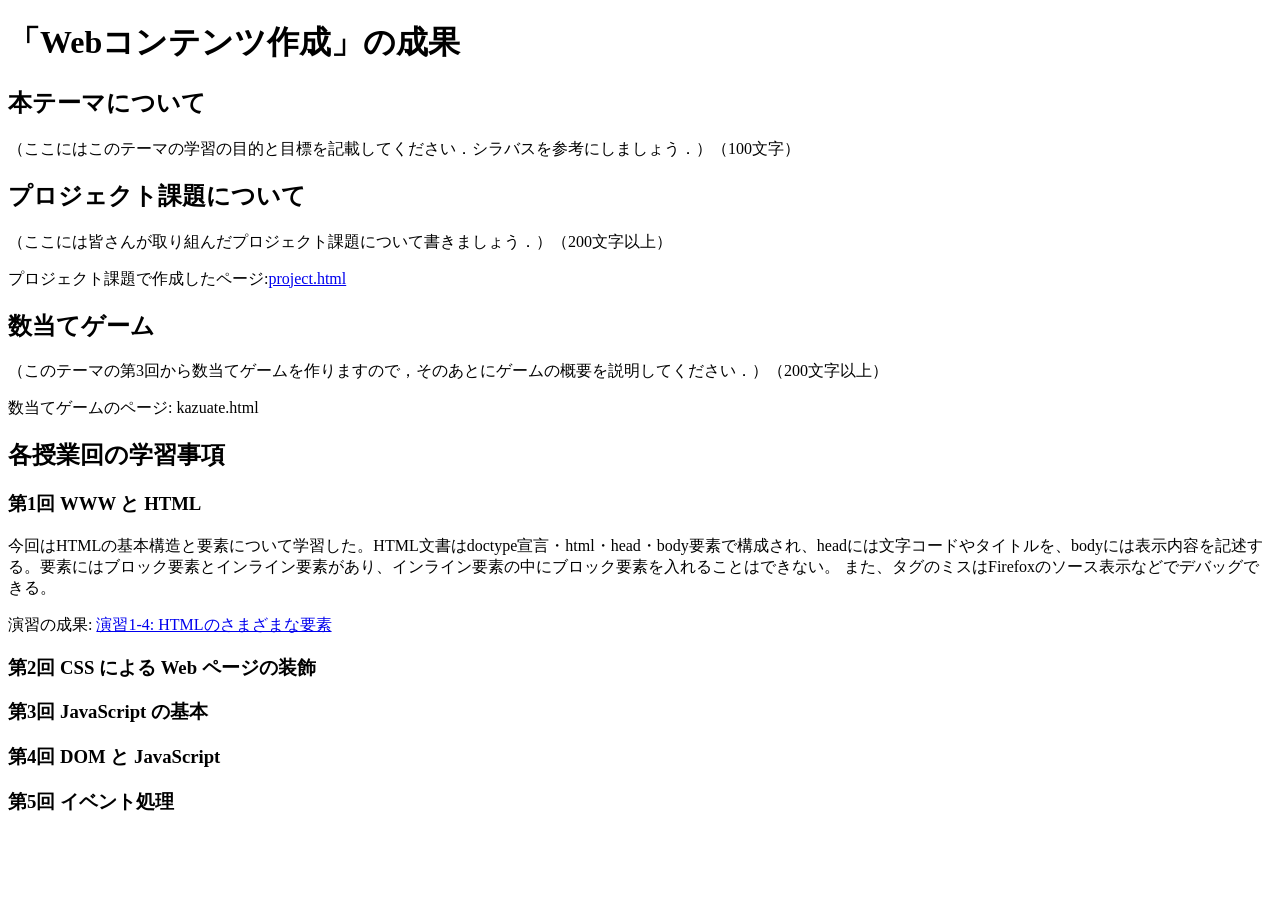
==== index.html @ c4ddfc6b "課題の作成" ====
<!DOCTYPE html>
<html>
  <head>
    <meta charset="utf-8">
    <title>「Webコンテンツ作成」の成果</title>
  </head>
  <body>
    <h1>「Webコンテンツ作成」の成果</h1>

    <h2>本テーマについて</h2>
    <p>（ここにはこのテーマの学習の目的と目標を記載してください．シラバスを参考にしましょう．）（100文字）</p>

    <h2>プロジェクト課題について</h2>
    <p>（ここには皆さんが取り組んだプロジェクト課題について書きましょう．）（200文字以上）</p>
    <p>プロジェクト課題で作成したページ:<a href="project.html"title="同じフォルダの別ファイルへのリンク"target="_blank">project.html</a>

    <h2>数当てゲーム</h2>
    <p>（このテーマの第3回から数当てゲームを作りますので，そのあとにゲームの概要を説明してください．）（200文字以上）</p>
    <p>数当てゲームのページ: kazuate.html</p>

    <h2>各授業回の学習事項</h2>

    <h3>第1回 WWW と HTML</h3>
    <p>今回はHTMLの基本構造と要素について学習した。HTML文書はdoctype宣言・html・head・body要素で構成され、headには文字コードやタイトルを、bodyには表示内容を記述する。要素にはブロック要素とインライン要素があり、インライン要素の中にブロック要素を入れることはできない。
      また、タグのミスはFirefoxのソース表示などでデバッグできる。</p>
    <p>演習の成果: <a href="/Users/morikanta/Documents/情報メディア実験/medialabo2026-G584942025/index.html">演習1-4: HTMLのさまざまな要素</a></p>

    <h3>第2回 CSS による Web ページの装飾</h3>

    <h3>第3回 JavaScript の基本</h3>

    <h3>第4回 DOM と JavaScript</h3>

    <h3>第5回 イベント処理</h3>
  </body>
</html>
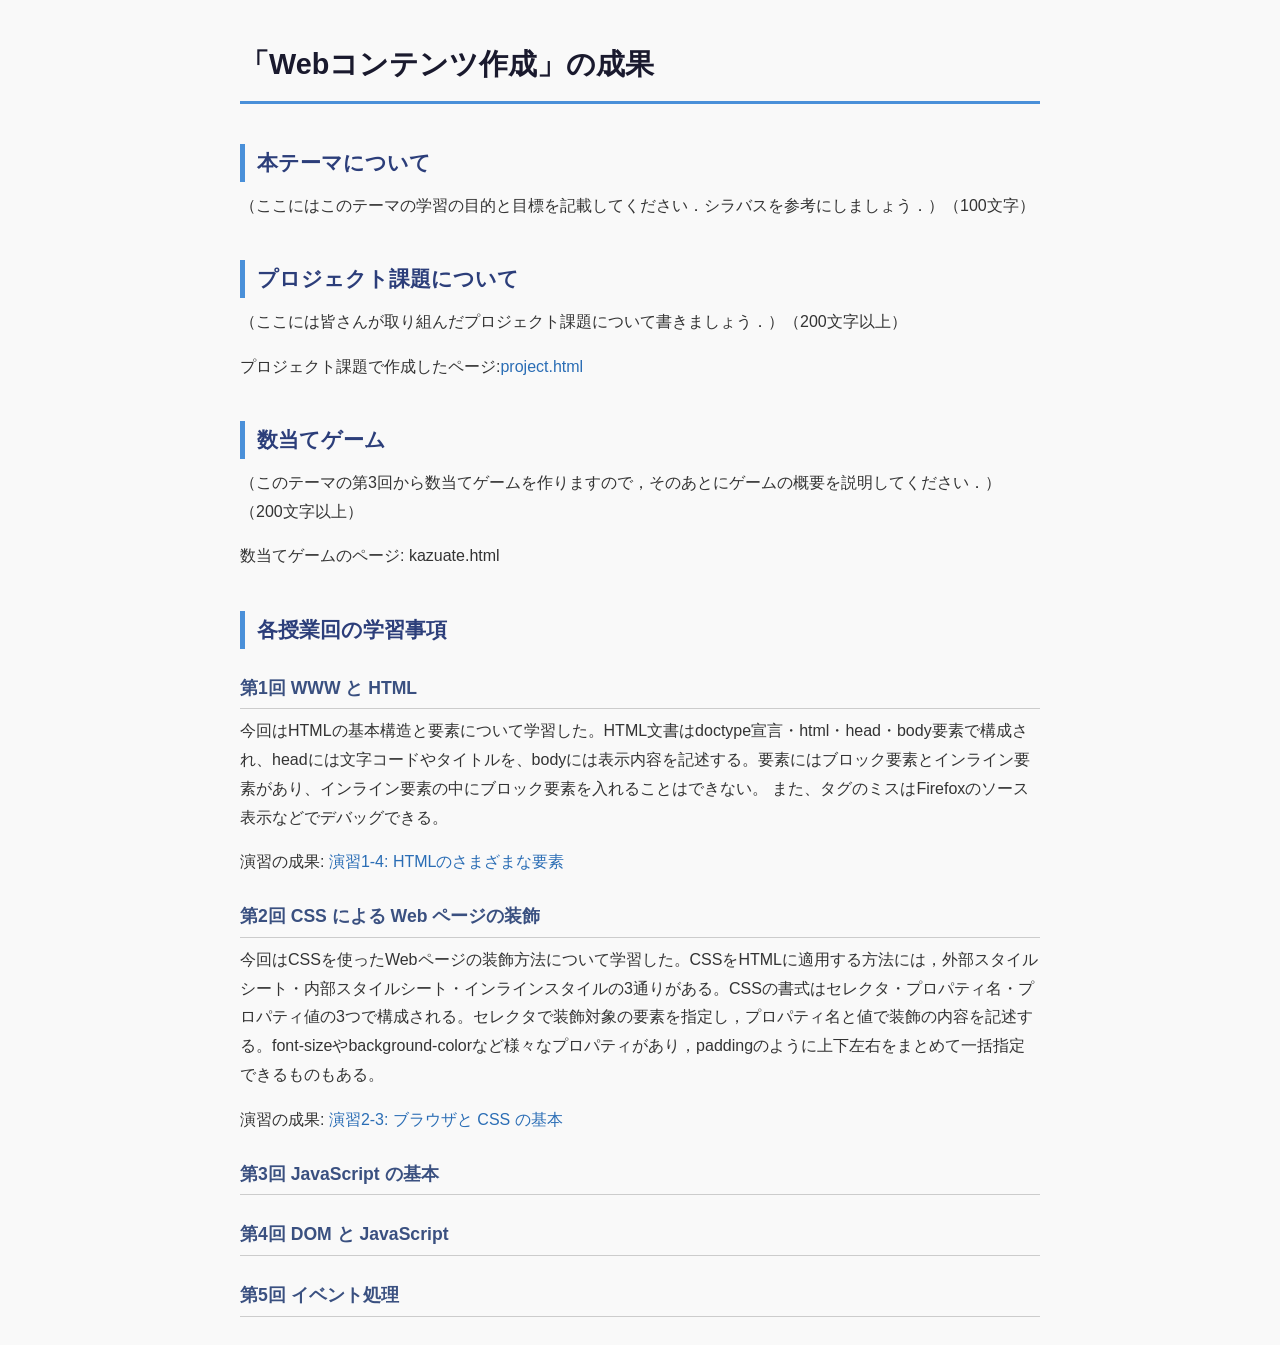
==== commit 8daf60ab: "第二回の編集、演習2-3" ====
--- a/index.html
+++ b/index.html
@@ -3,6 +3,7 @@
   <head>
     <meta charset="utf-8">
     <title>「Webコンテンツ作成」の成果</title>
+    <link rel="stylesheet" href="style.css">
   </head>
   <body>
     <h1>「Webコンテンツ作成」の成果</h1>
@@ -23,9 +24,14 @@
     <h3>第1回 WWW と HTML</h3>
     <p>今回はHTMLの基本構造と要素について学習した。HTML文書はdoctype宣言・html・head・body要素で構成され、headには文字コードやタイトルを、bodyには表示内容を記述する。要素にはブロック要素とインライン要素があり、インライン要素の中にブロック要素を入れることはできない。
       また、タグのミスはFirefoxのソース表示などでデバッグできる。</p>
-    <p>演習の成果: <a href="/Users/morikanta/Documents/情報メディア実験/medialabo2026-G584942025/index.html">演習1-4: HTMLのさまざまな要素</a></p>
-
+    <p>演習の成果: <a href="practice-html/elements.html"
+      title="1つ中のフォルダの別ファイルへのリンク"
+      target="_blank">演習1-4: HTMLのさまざまな要素</a> </p>
     <h3>第2回 CSS による Web ページの装飾</h3>
+    <p>今回はCSSを使ったWebページの装飾方法について学習した。CSSをHTMLに適用する方法には，外部スタイルシート・内部スタイルシート・インラインスタイルの3通りがある。CSSの書式はセレクタ・プロパティ名・プロパティ値の3つで構成される。セレクタで装飾対象の要素を指定し，プロパティ名と値で装飾の内容を記述する。font-sizeやbackground-colorなど様々なプロパティがあり，paddingのように上下左右をまとめて一括指定できるものもある。</p>
+    <p>演習の成果: <a href="practice-css/browser-intro.html"
+      title="1つ中のフォルダの別ファイルへのリンク"
+      target="_blank">演習2-3: ブラウザと CSS の基本</a></p>
 
     <h3>第3回 JavaScript の基本</h3>
 
--- a/style.css
+++ b/style.css
@@ -0,0 +1,49 @@
+body {
+  max-width: 800px;
+  margin: 0 auto;
+  padding: 20px 40px;
+  font-family: "Hiragino Sans", "Meiryo", sans-serif;
+  font-size: 16px;
+  line-height: 1.8;
+  color: #333;
+  background-color: #f9f9f9;
+}
+
+h1 {
+  font-size: 1.8em;
+  color: #1a1a2e;
+  border-bottom: 3px solid #4a90d9;
+  padding-bottom: 10px;
+  margin-bottom: 30px;
+}
+
+h2 {
+  font-size: 1.3em;
+  color: #2c3e7a;
+  border-left: 5px solid #4a90d9;
+  padding-left: 12px;
+  margin-top: 40px;
+  margin-bottom: 10px;
+}
+
+h3 {
+  font-size: 1.1em;
+  color: #3a5080;
+  border-bottom: 1px solid #ccc;
+  padding-bottom: 4px;
+  margin-top: 24px;
+  margin-bottom: 8px;
+}
+p {
+  margin: 8px 0 16px;
+}
+
+a {
+  color: #2a6db5;
+  text-decoration: none;
+}
+
+a:hover {
+  text-decoration: underline;
+  color: #1a4d8f;
+}
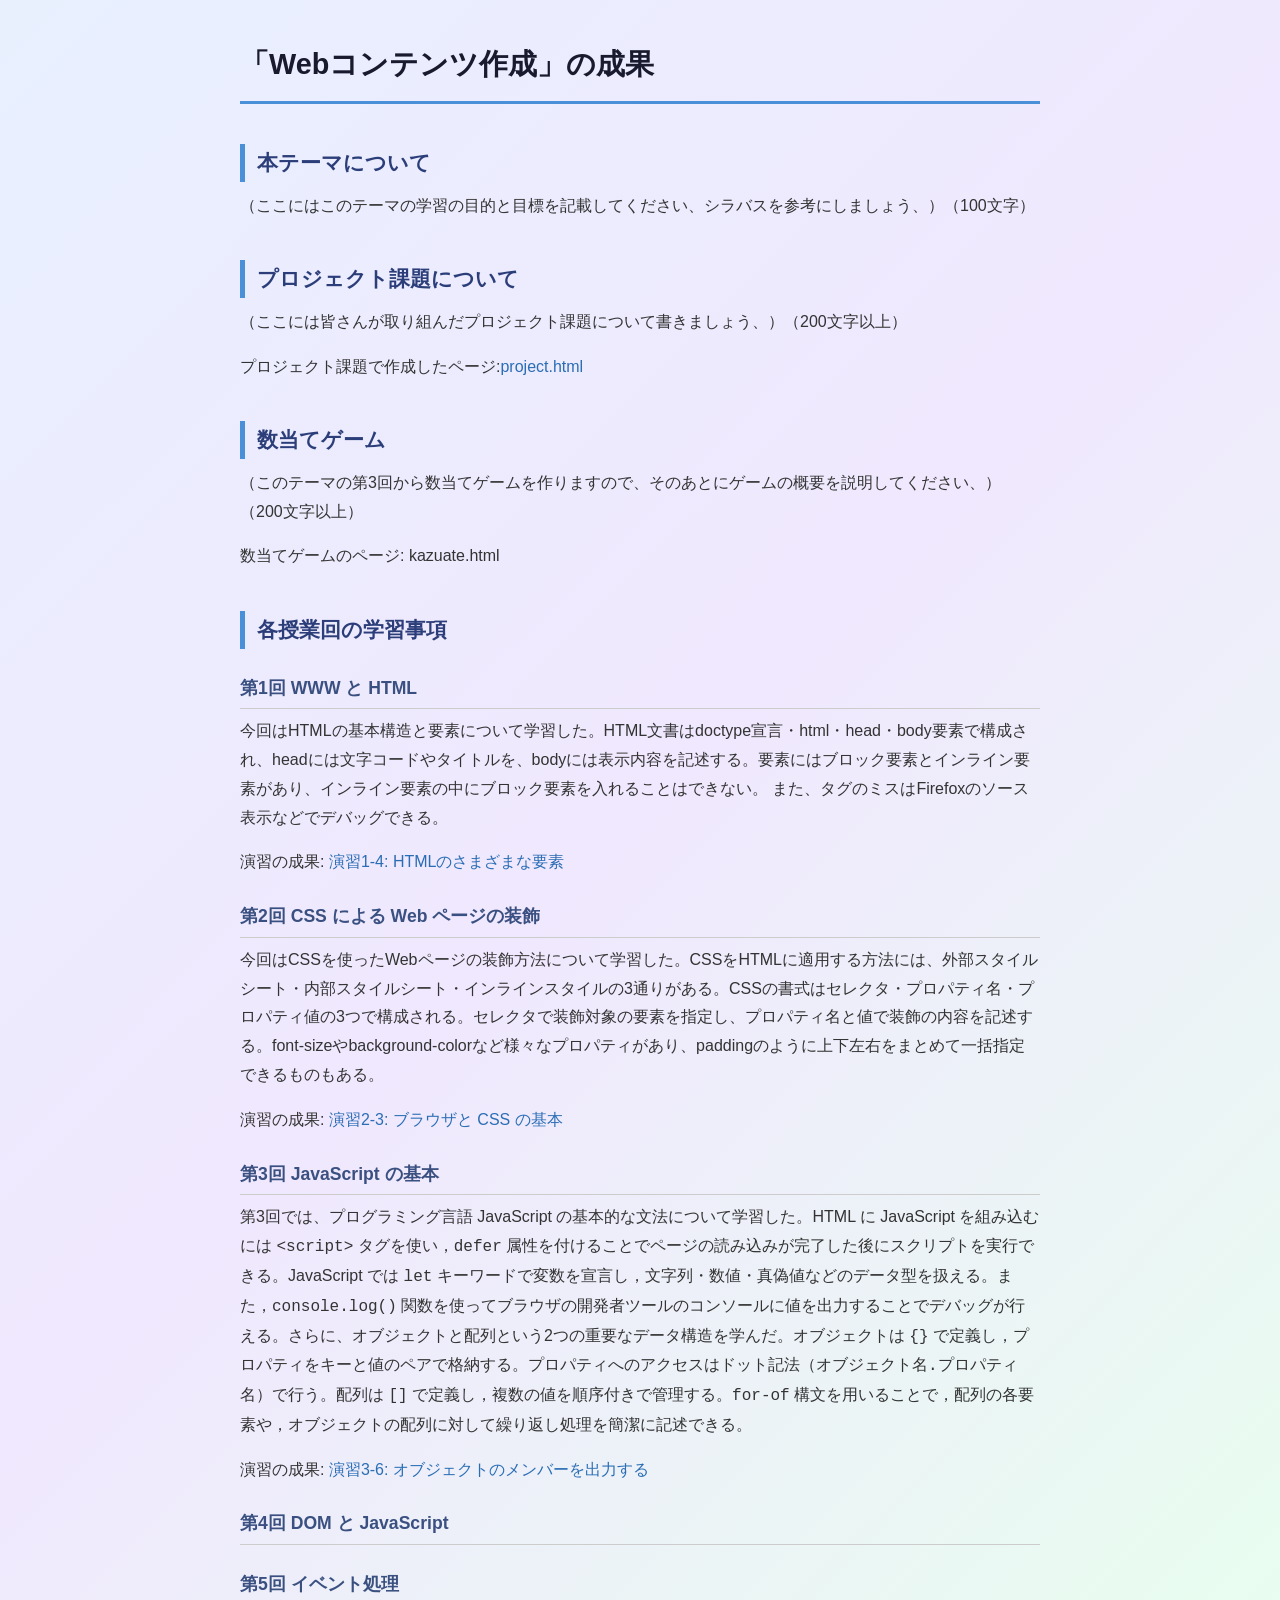
==== commit a3516253: "第3回編集済" ====
--- a/index.html
+++ b/index.html
@@ -9,14 +9,14 @@
     <h1>「Webコンテンツ作成」の成果</h1>
 
     <h2>本テーマについて</h2>
-    <p>（ここにはこのテーマの学習の目的と目標を記載してください．シラバスを参考にしましょう．）（100文字）</p>
+    <p>（ここにはこのテーマの学習の目的と目標を記載してください、シラバスを参考にしましょう、）（100文字）</p>
 
     <h2>プロジェクト課題について</h2>
-    <p>（ここには皆さんが取り組んだプロジェクト課題について書きましょう．）（200文字以上）</p>
+    <p>（ここには皆さんが取り組んだプロジェクト課題について書きましょう、）（200文字以上）</p>
     <p>プロジェクト課題で作成したページ:<a href="project.html"title="同じフォルダの別ファイルへのリンク"target="_blank">project.html</a>
 
     <h2>数当てゲーム</h2>
-    <p>（このテーマの第3回から数当てゲームを作りますので，そのあとにゲームの概要を説明してください．）（200文字以上）</p>
+    <p>（このテーマの第3回から数当てゲームを作りますので、そのあとにゲームの概要を説明してください、）（200文字以上）</p>
     <p>数当てゲームのページ: kazuate.html</p>
 
     <h2>各授業回の学習事項</h2>
@@ -28,12 +28,16 @@
       title="1つ中のフォルダの別ファイルへのリンク"
       target="_blank">演習1-4: HTMLのさまざまな要素</a> </p>
     <h3>第2回 CSS による Web ページの装飾</h3>
-    <p>今回はCSSを使ったWebページの装飾方法について学習した。CSSをHTMLに適用する方法には，外部スタイルシート・内部スタイルシート・インラインスタイルの3通りがある。CSSの書式はセレクタ・プロパティ名・プロパティ値の3つで構成される。セレクタで装飾対象の要素を指定し，プロパティ名と値で装飾の内容を記述する。font-sizeやbackground-colorなど様々なプロパティがあり，paddingのように上下左右をまとめて一括指定できるものもある。</p>
+    <p>今回はCSSを使ったWebページの装飾方法について学習した。CSSをHTMLに適用する方法には、外部スタイルシート・内部スタイルシート・インラインスタイルの3通りがある。CSSの書式はセレクタ・プロパティ名・プロパティ値の3つで構成される。セレクタで装飾対象の要素を指定し、プロパティ名と値で装飾の内容を記述する。font-sizeやbackground-colorなど様々なプロパティがあり、paddingのように上下左右をまとめて一括指定できるものもある。</p>
     <p>演習の成果: <a href="practice-css/browser-intro.html"
       title="1つ中のフォルダの別ファイルへのリンク"
       target="_blank">演習2-3: ブラウザと CSS の基本</a></p>
 
     <h3>第3回 JavaScript の基本</h3>
+    <p>第3回では、プログラミング言語 JavaScript の基本的な文法について学習した。HTML に JavaScript を組み込むには <code>&lt;script&gt;</code> タグを使い，<code>defer</code> 属性を付けることでページの読み込みが完了した後にスクリプトを実行できる。JavaScript では <code>let</code> キーワードで変数を宣言し，文字列・数値・真偽値などのデータ型を扱える。また，<code>console.log()</code> 関数を使ってブラウザの開発者ツールのコンソールに値を出力することでデバッグが行える。さらに、オブジェクトと配列という2つの重要なデータ構造を学んだ。オブジェクトは <code>{}</code> で定義し，プロパティをキーと値のペアで格納する。プロパティへのアクセスはドット記法（<code>オブジェクト名.プロパティ名</code>）で行う。配列は <code>[]</code> で定義し，複数の値を順序付きで管理する。<code>for-of</code> 構文を用いることで，配列の各要素や，オブジェクトの配列に対して繰り返し処理を簡潔に記述できる。</p>
+    <p>演習の成果: <a href="practice-js/obj-practice.html"
+      title="1つ中のフォルダの別ファイルへのリンク"
+      target="_blank">演習3-6: オブジェクトのメンバーを出力する</a></p>
 
     <h3>第4回 DOM と JavaScript</h3>
 
--- a/style.css
+++ b/style.css
@@ -6,7 +6,8 @@
   font-size: 16px;
   line-height: 1.8;
   color: #333;
-  background-color: #f9f9f9;
+  background: linear-gradient(135deg, #e8f0fe 0%, #f0e8fe 50%, #e8feef 100%);
+  min-height: 100vh;
 }
 
 h1 {
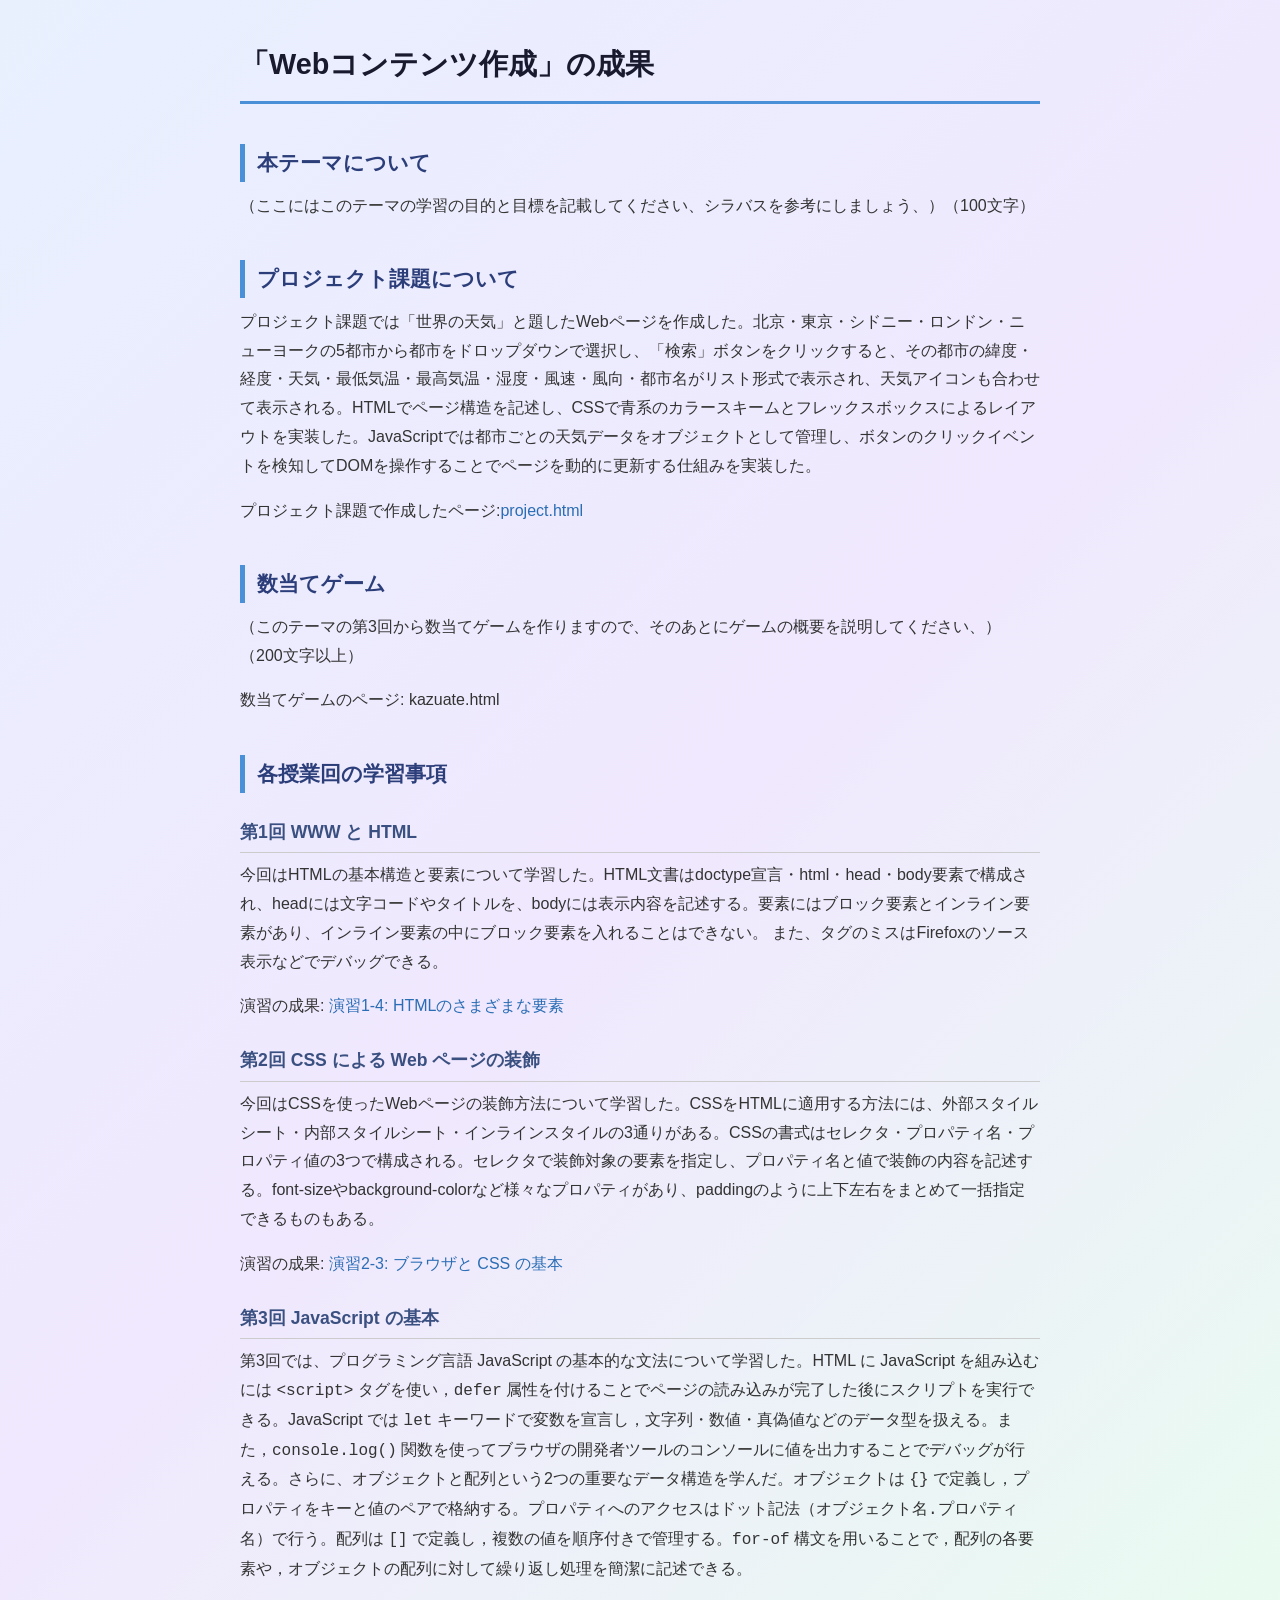
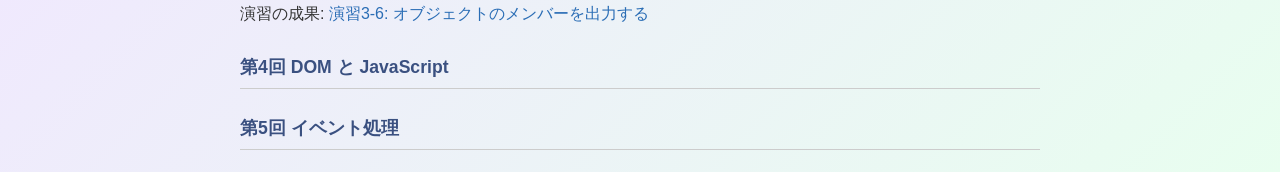
==== commit d8afd474: "第3回編集済" ====
--- a/index.html
+++ b/index.html
@@ -12,7 +12,7 @@
     <p>（ここにはこのテーマの学習の目的と目標を記載してください、シラバスを参考にしましょう、）（100文字）</p>
 
     <h2>プロジェクト課題について</h2>
-    <p>（ここには皆さんが取り組んだプロジェクト課題について書きましょう、）（200文字以上）</p>
+    <p>プロジェクト課題では「世界の天気」と題したWebページを作成した。北京・東京・シドニー・ロンドン・ニューヨークの5都市から都市をドロップダウンで選択し、「検索」ボタンをクリックすると、その都市の緯度・経度・天気・最低気温・最高気温・湿度・風速・風向・都市名がリスト形式で表示され、天気アイコンも合わせて表示される。HTMLでページ構造を記述し、CSSで青系のカラースキームとフレックスボックスによるレイアウトを実装した。JavaScriptでは都市ごとの天気データをオブジェクトとして管理し、ボタンのクリックイベントを検知してDOMを操作することでページを動的に更新する仕組みを実装した。</p>
     <p>プロジェクト課題で作成したページ:<a href="project.html"title="同じフォルダの別ファイルへのリンク"target="_blank">project.html</a>
 
     <h2>数当てゲーム</h2>
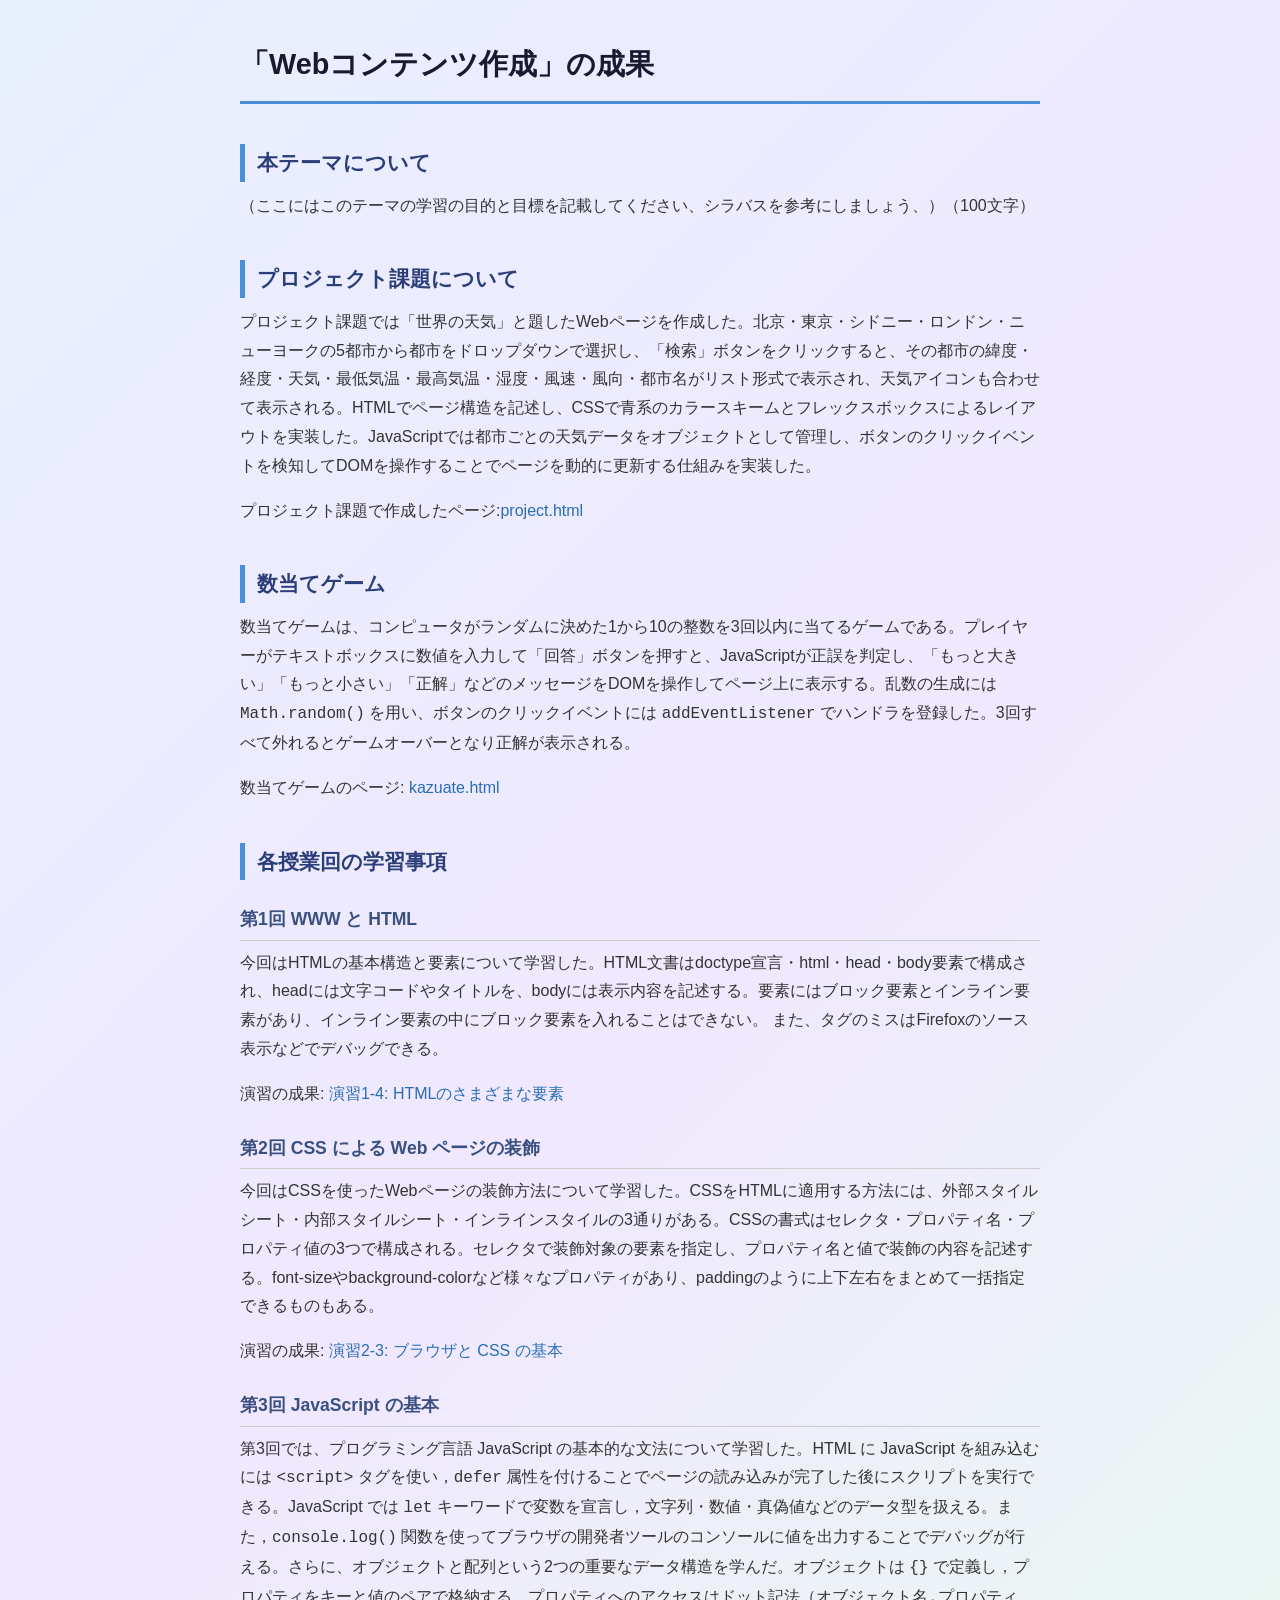
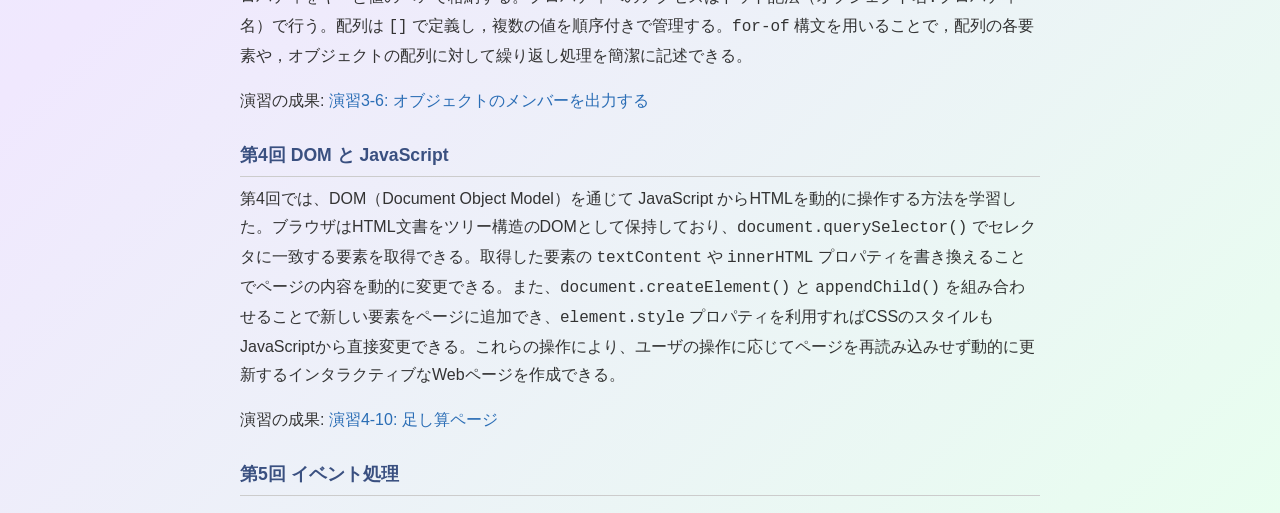
==== commit b6f65bcd: "第4回の編集" ====
--- a/index.html
+++ b/index.html
@@ -16,8 +16,8 @@
     <p>プロジェクト課題で作成したページ:<a href="project.html"title="同じフォルダの別ファイルへのリンク"target="_blank">project.html</a>
 
     <h2>数当てゲーム</h2>
-    <p>（このテーマの第3回から数当てゲームを作りますので、そのあとにゲームの概要を説明してください、）（200文字以上）</p>
-    <p>数当てゲームのページ: kazuate.html</p>
+    <p>数当てゲームは、コンピュータがランダムに決めた1から10の整数を3回以内に当てるゲームである。プレイヤーがテキストボックスに数値を入力して「回答」ボタンを押すと、JavaScriptが正誤を判定し、「もっと大きい」「もっと小さい」「正解」などのメッセージをDOMを操作してページ上に表示する。乱数の生成には <code>Math.random()</code> を用い、ボタンのクリックイベントには <code>addEventListener</code> でハンドラを登録した。3回すべて外れるとゲームオーバーとなり正解が表示される。</p>
+    <p>数当てゲームのページ: <a href="kazuate.html" title="数当てゲーム" target="_blank">kazuate.html</a></p>
 
     <h2>各授業回の学習事項</h2>
 
@@ -40,6 +40,10 @@
       target="_blank">演習3-6: オブジェクトのメンバーを出力する</a></p>
 
     <h3>第4回 DOM と JavaScript</h3>
+    <p>第4回では、DOM（Document Object Model）を通じて JavaScript からHTMLを動的に操作する方法を学習した。ブラウザはHTML文書をツリー構造のDOMとして保持しており、<code>document.querySelector()</code> でセレクタに一致する要素を取得できる。取得した要素の <code>textContent</code> や <code>innerHTML</code> プロパティを書き換えることでページの内容を動的に変更できる。また、<code>document.createElement()</code> と <code>appendChild()</code> を組み合わせることで新しい要素をページに追加でき、<code>element.style</code> プロパティを利用すればCSSのスタイルもJavaScriptから直接変更できる。これらの操作により、ユーザの操作に応じてページを再読み込みせず動的に更新するインタラクティブなWebページを作成できる。</p>
+    <p>演習の成果: <a href="practice-eventdom/tashizan.html"
+      title="1つ中のフォルダの別ファイルへのリンク"
+      target="_blank">演習4-10: 足し算ページ</a></p>
 
     <h3>第5回 イベント処理</h3>
   </body>
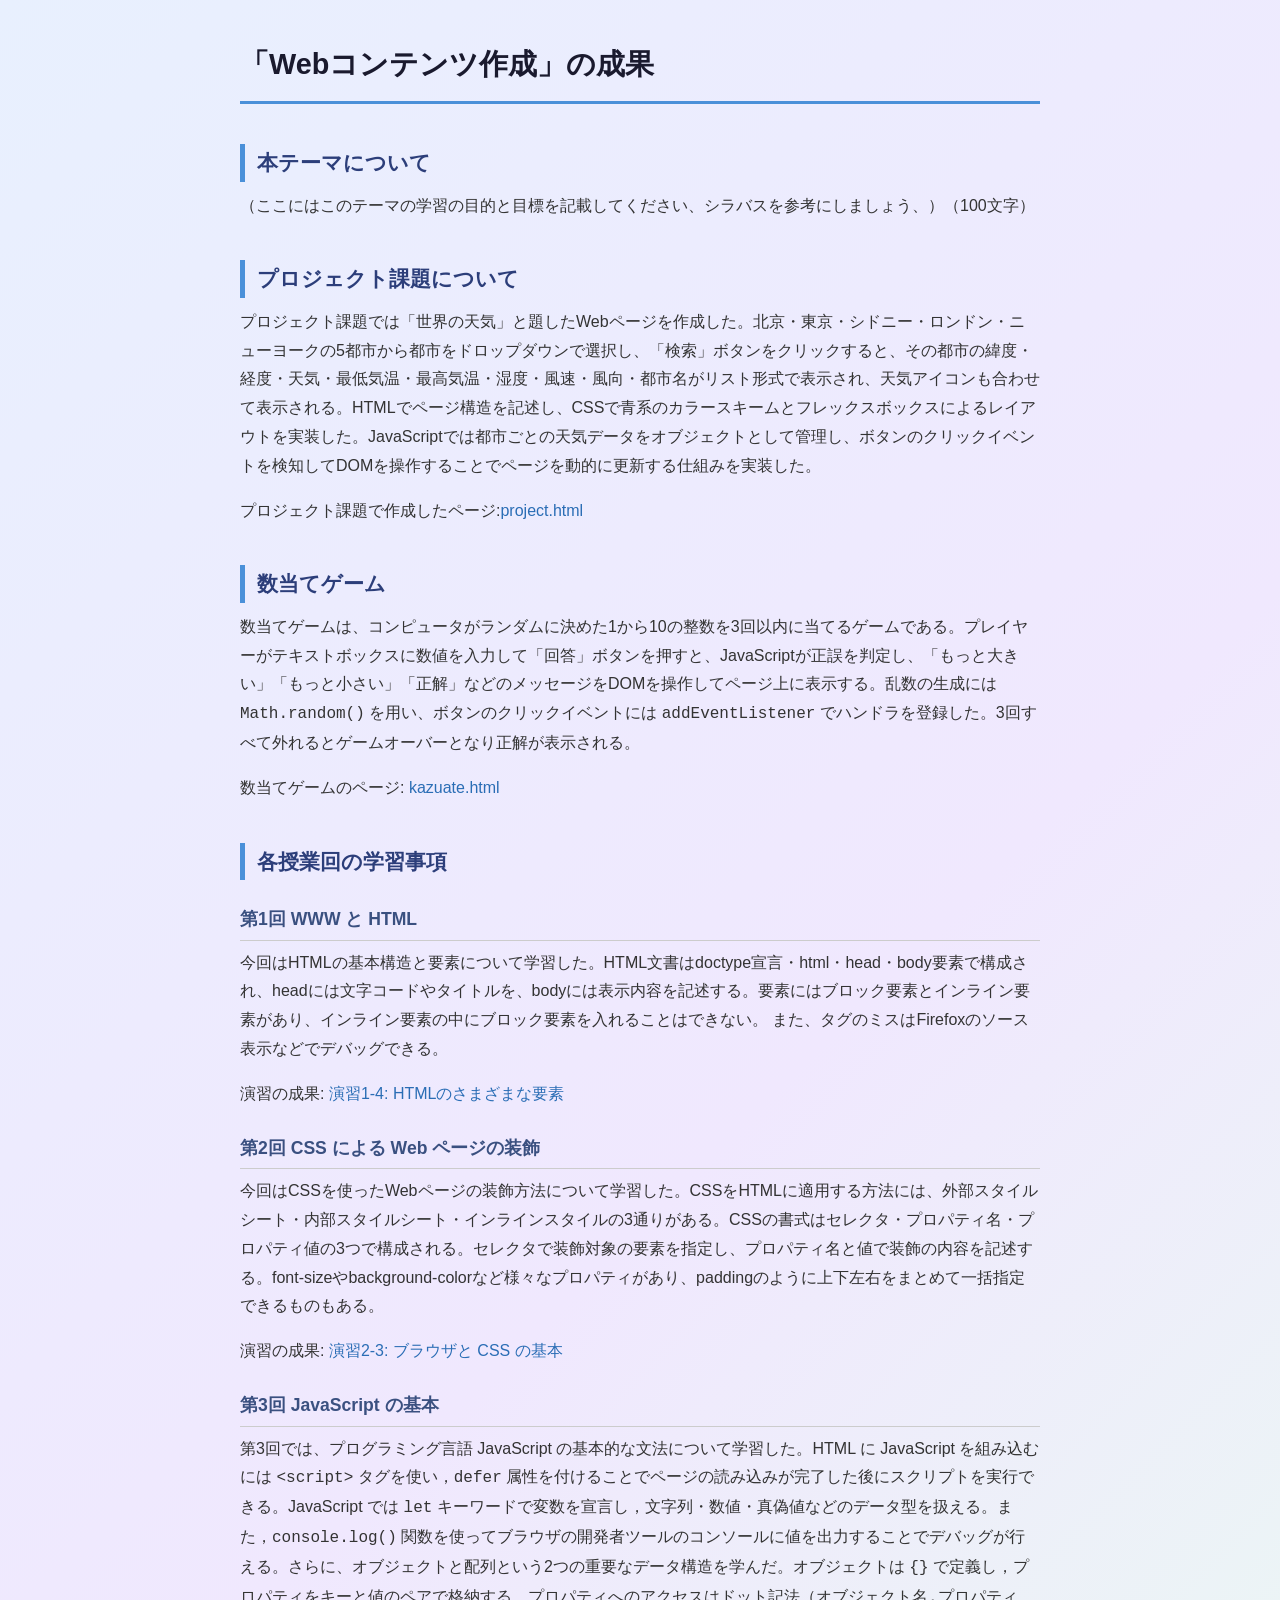
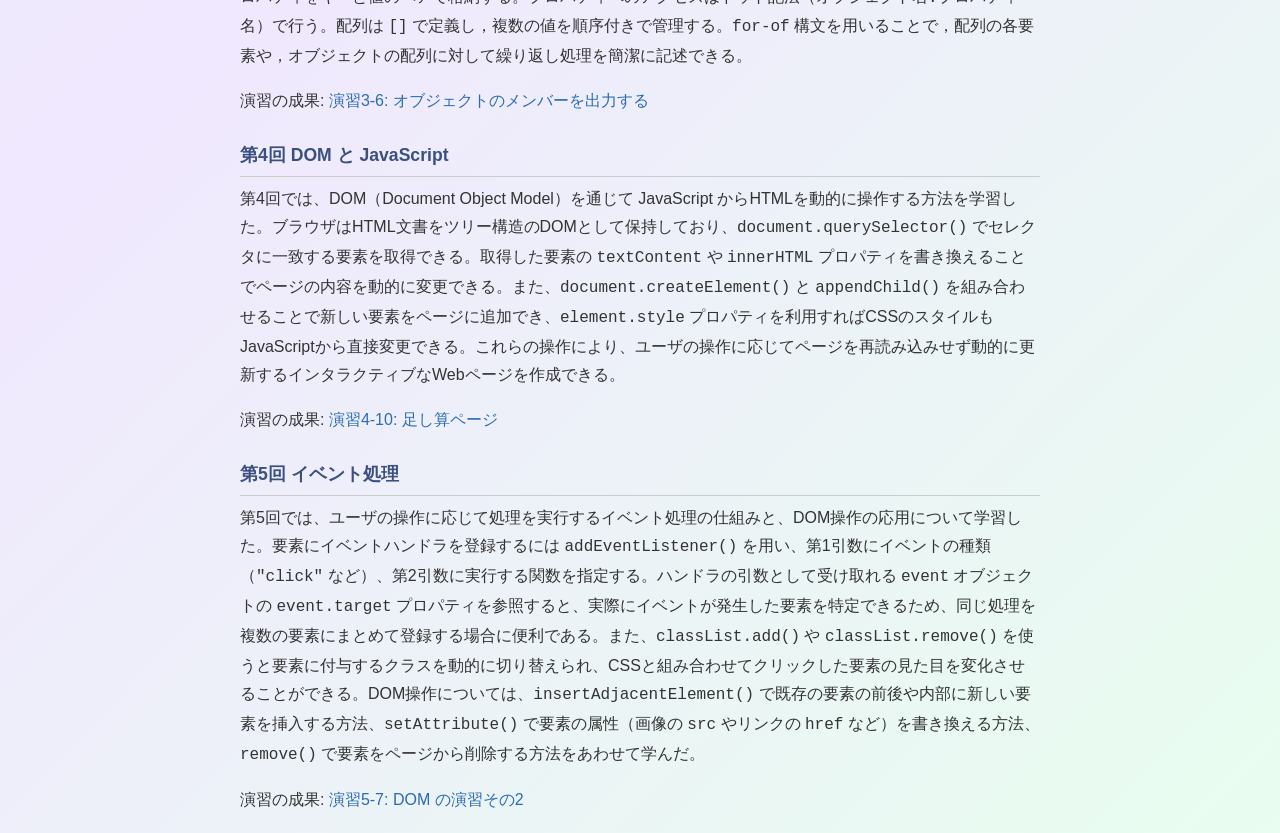
==== commit 6240e966: "第5回編集済" ====
--- a/index.html
+++ b/index.html
@@ -46,5 +46,9 @@
       target="_blank">演習4-10: 足し算ページ</a></p>
 
     <h3>第5回 イベント処理</h3>
+    <p>第5回では、ユーザの操作に応じて処理を実行するイベント処理の仕組みと、DOM操作の応用について学習した。要素にイベントハンドラを登録するには <code>addEventListener()</code> を用い、第1引数にイベントの種類（<code>"click"</code> など）、第2引数に実行する関数を指定する。ハンドラの引数として受け取れる <code>event</code> オブジェクトの <code>event.target</code> プロパティを参照すると、実際にイベントが発生した要素を特定できるため、同じ処理を複数の要素にまとめて登録する場合に便利である。また、<code>classList.add()</code> や <code>classList.remove()</code> を使うと要素に付与するクラスを動的に切り替えられ、CSSと組み合わせてクリックした要素の見た目を変化させることができる。DOM操作については、<code>insertAdjacentElement()</code> で既存の要素の前後や内部に新しい要素を挿入する方法、<code>setAttribute()</code> で要素の属性（画像の <code>src</code> やリンクの <code>href</code> など）を書き換える方法、<code>remove()</code> で要素をページから削除する方法をあわせて学んだ。</p>
+    <p>演習の成果: <a href="practice-dom2/dom2-exercise.html"
+      title="1つ中のフォルダの別ファイルへのリンク"
+      target="_blank">演習5-7: DOM の演習その2</a></p>
   </body>
 </html>
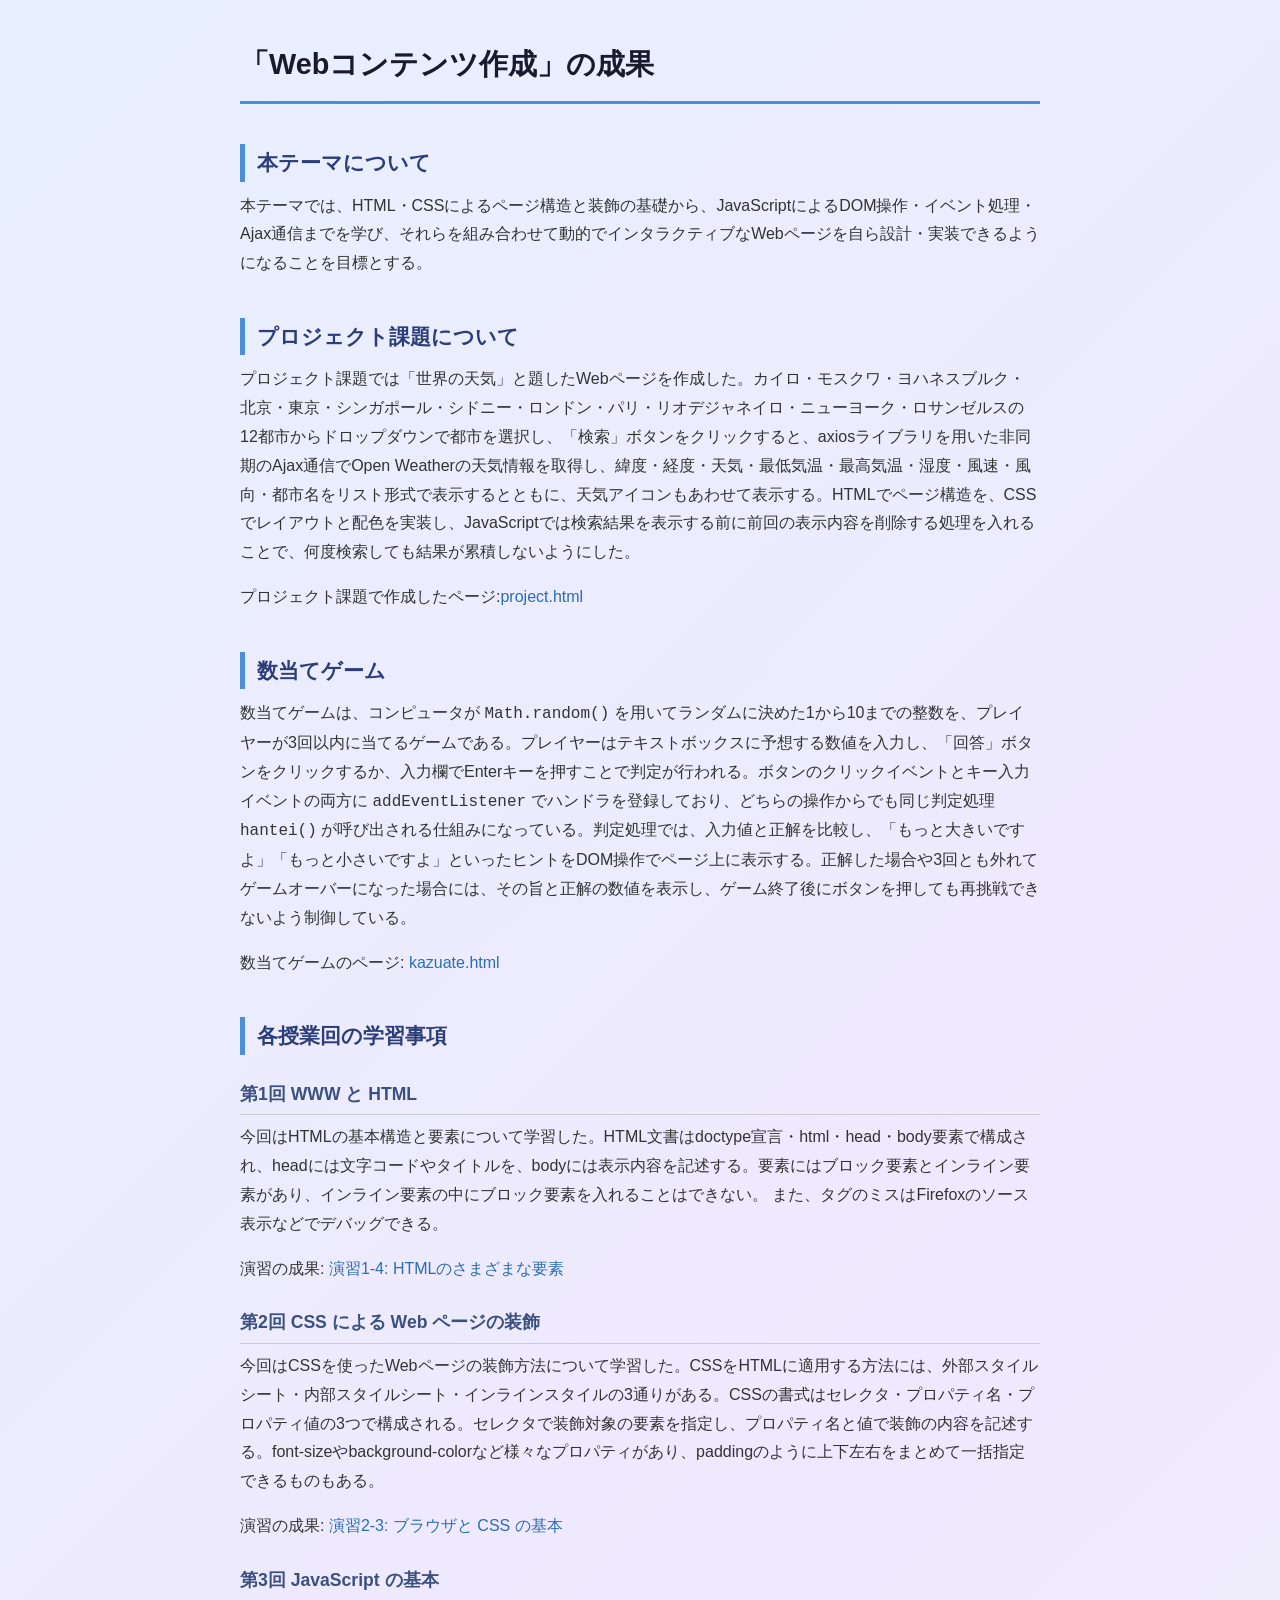
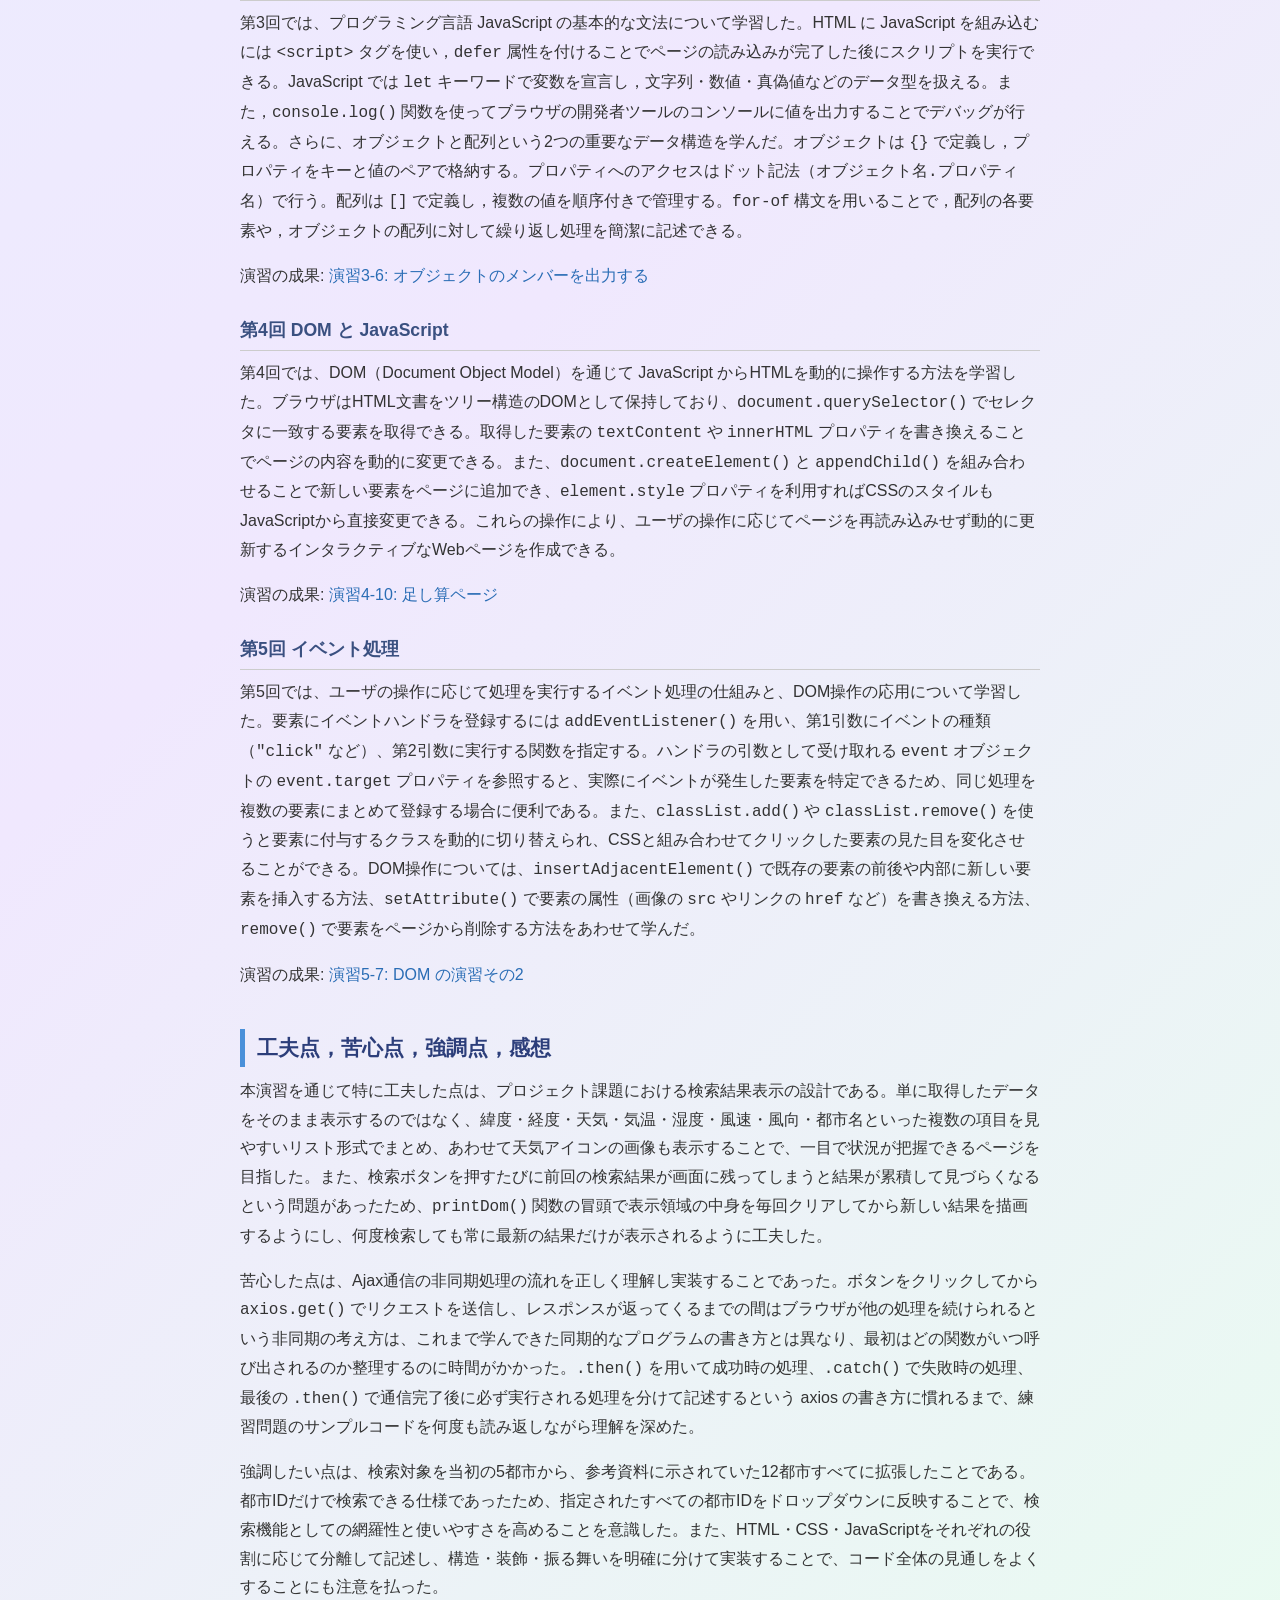
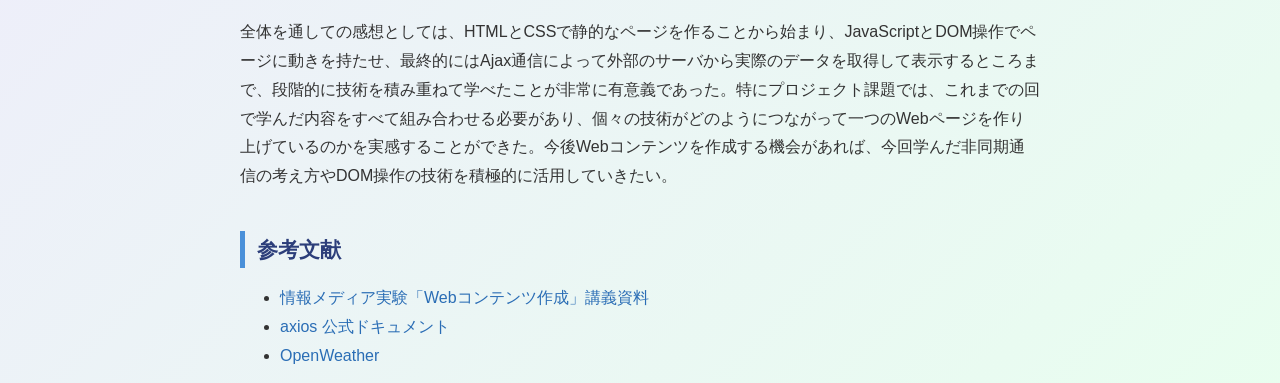
==== commit bfd62ed4: "編集済" ====
--- a/index.html
+++ b/index.html
@@ -9,14 +9,14 @@
     <h1>「Webコンテンツ作成」の成果</h1>
 
     <h2>本テーマについて</h2>
-    <p>（ここにはこのテーマの学習の目的と目標を記載してください、シラバスを参考にしましょう、）（100文字）</p>
+    <p>本テーマでは、HTML・CSSによるページ構造と装飾の基礎から、JavaScriptによるDOM操作・イベント処理・Ajax通信までを学び、それらを組み合わせて動的でインタラクティブなWebページを自ら設計・実装できるようになることを目標とする。</p>
 
     <h2>プロジェクト課題について</h2>
-    <p>プロジェクト課題では「世界の天気」と題したWebページを作成した。北京・東京・シドニー・ロンドン・ニューヨークの5都市から都市をドロップダウンで選択し、「検索」ボタンをクリックすると、その都市の緯度・経度・天気・最低気温・最高気温・湿度・風速・風向・都市名がリスト形式で表示され、天気アイコンも合わせて表示される。HTMLでページ構造を記述し、CSSで青系のカラースキームとフレックスボックスによるレイアウトを実装した。JavaScriptでは都市ごとの天気データをオブジェクトとして管理し、ボタンのクリックイベントを検知してDOMを操作することでページを動的に更新する仕組みを実装した。</p>
+    <p>プロジェクト課題では「世界の天気」と題したWebページを作成した。カイロ・モスクワ・ヨハネスブルク・北京・東京・シンガポール・シドニー・ロンドン・パリ・リオデジャネイロ・ニューヨーク・ロサンゼルスの12都市からドロップダウンで都市を選択し、「検索」ボタンをクリックすると、axiosライブラリを用いた非同期のAjax通信でOpen Weatherの天気情報を取得し、緯度・経度・天気・最低気温・最高気温・湿度・風速・風向・都市名をリスト形式で表示するとともに、天気アイコンもあわせて表示する。HTMLでページ構造を、CSSでレイアウトと配色を実装し、JavaScriptでは検索結果を表示する前に前回の表示内容を削除する処理を入れることで、何度検索しても結果が累積しないようにした。</p>
     <p>プロジェクト課題で作成したページ:<a href="project.html"title="同じフォルダの別ファイルへのリンク"target="_blank">project.html</a>
 
     <h2>数当てゲーム</h2>
-    <p>数当てゲームは、コンピュータがランダムに決めた1から10の整数を3回以内に当てるゲームである。プレイヤーがテキストボックスに数値を入力して「回答」ボタンを押すと、JavaScriptが正誤を判定し、「もっと大きい」「もっと小さい」「正解」などのメッセージをDOMを操作してページ上に表示する。乱数の生成には <code>Math.random()</code> を用い、ボタンのクリックイベントには <code>addEventListener</code> でハンドラを登録した。3回すべて外れるとゲームオーバーとなり正解が表示される。</p>
+    <p>数当てゲームは、コンピュータが <code>Math.random()</code> を用いてランダムに決めた1から10までの整数を、プレイヤーが3回以内に当てるゲームである。プレイヤーはテキストボックスに予想する数値を入力し、「回答」ボタンをクリックするか、入力欄でEnterキーを押すことで判定が行われる。ボタンのクリックイベントとキー入力イベントの両方に <code>addEventListener</code> でハンドラを登録しており、どちらの操作からでも同じ判定処理 <code>hantei()</code> が呼び出される仕組みになっている。判定処理では、入力値と正解を比較し、「もっと大きいですよ」「もっと小さいですよ」といったヒントをDOM操作でページ上に表示する。正解した場合や3回とも外れてゲームオーバーになった場合には、その旨と正解の数値を表示し、ゲーム終了後にボタンを押しても再挑戦できないよう制御している。</p>
     <p>数当てゲームのページ: <a href="kazuate.html" title="数当てゲーム" target="_blank">kazuate.html</a></p>
 
     <h2>各授業回の学習事項</h2>
@@ -50,5 +50,18 @@
     <p>演習の成果: <a href="practice-dom2/dom2-exercise.html"
       title="1つ中のフォルダの別ファイルへのリンク"
       target="_blank">演習5-7: DOM の演習その2</a></p>
+
+    <h2>工夫点，苦心点，強調点，感想</h2>
+    <p>本演習を通じて特に工夫した点は、プロジェクト課題における検索結果表示の設計である。単に取得したデータをそのまま表示するのではなく、緯度・経度・天気・気温・湿度・風速・風向・都市名といった複数の項目を見やすいリスト形式でまとめ、あわせて天気アイコンの画像も表示することで、一目で状況が把握できるページを目指した。また、検索ボタンを押すたびに前回の検索結果が画面に残ってしまうと結果が累積して見づらくなるという問題があったため、<code>printDom()</code> 関数の冒頭で表示領域の中身を毎回クリアしてから新しい結果を描画するようにし、何度検索しても常に最新の結果だけが表示されるように工夫した。</p>
+    <p>苦心した点は、Ajax通信の非同期処理の流れを正しく理解し実装することであった。ボタンをクリックしてから <code>axios.get()</code> でリクエストを送信し、レスポンスが返ってくるまでの間はブラウザが他の処理を続けられるという非同期の考え方は、これまで学んできた同期的なプログラムの書き方とは異なり、最初はどの関数がいつ呼び出されるのか整理するのに時間がかかった。<code>.then()</code> を用いて成功時の処理、<code>.catch()</code> で失敗時の処理、最後の <code>.then()</code> で通信完了後に必ず実行される処理を分けて記述するという axios の書き方に慣れるまで、練習問題のサンプルコードを何度も読み返しながら理解を深めた。</p>
+    <p>強調したい点は、検索対象を当初の5都市から、参考資料に示されていた12都市すべてに拡張したことである。都市IDだけで検索できる仕様であったため、指定されたすべての都市IDをドロップダウンに反映することで、検索機能としての網羅性と使いやすさを高めることを意識した。また、HTML・CSS・JavaScriptをそれぞれの役割に応じて分離して記述し、構造・装飾・振る舞いを明確に分けて実装することで、コード全体の見通しをよくすることにも注意を払った。</p>
+    <p>全体を通しての感想としては、HTMLとCSSで静的なページを作ることから始まり、JavaScriptとDOM操作でページに動きを持たせ、最終的にはAjax通信によって外部のサーバから実際のデータを取得して表示するところまで、段階的に技術を積み重ねて学べたことが非常に有意義であった。特にプロジェクト課題では、これまでの回で学んだ内容をすべて組み合わせる必要があり、個々の技術がどのようにつながって一つのWebページを作り上げているのかを実感することができた。今後Webコンテンツを作成する機会があれば、今回学んだ非同期通信の考え方やDOM操作の技術を積極的に活用していきたい。</p>
+
+    <h2>参考文献</h2>
+    <ul>
+      <li><a href="https://www.nishita-lab.org/web-contents/text_current/1html/1_0prelim_check.html" target="_blank">情報メディア実験「Webコンテンツ作成」講義資料</a></li>
+      <li><a href="https://axios-http.com/" target="_blank">axios 公式ドキュメント</a></li>
+      <li><a href="https://openweathermap.org/" target="_blank">OpenWeather</a></li>
+    </ul>
   </body>
 </html>
